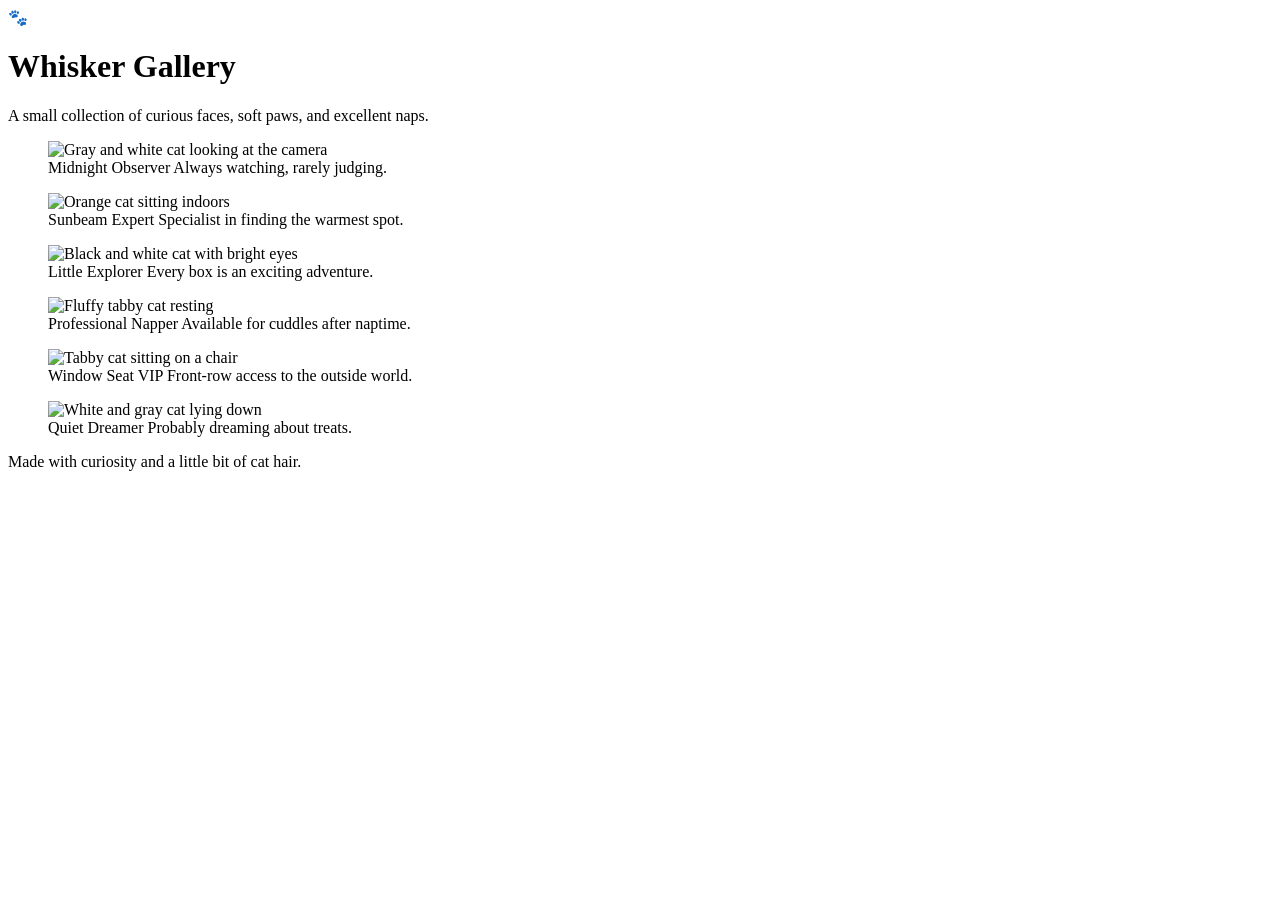
==== frontend/index.html @ e1497faf "Added html page no css" ====
<!DOCTYPE html>
<html lang="en">
<head>
  <meta charset="UTF-8">
  <meta name="viewport" content="width=device-width, initial-scale=1.0">
  <meta name="description" content="A cheerful gallery of cats.">
  <title>Whisker Gallery</title>
</head>
<body>
  <header>
    <span class="paw" aria-hidden="true">🐾</span>
    <h1>Whisker Gallery</h1>
    <p>A small collection of curious faces, soft paws, and excellent naps.</p>
  </header>

  <main>
    <section class="gallery" aria-label="Cat pictures">
      <figure>
        <img src="https://images.unsplash.com/photo-1514888286974-6c03e2ca1dba?auto=format&amp;fit=crop&amp;w=900&amp;q=85" alt="Gray and white cat looking at the camera" loading="lazy">
        <figcaption>Midnight Observer <span>Always watching, rarely judging.</span></figcaption>
      </figure>
      <figure>
        <img src="https://images.unsplash.com/photo-1574158622682-e40e69881006?auto=format&amp;fit=crop&amp;w=900&amp;q=85" alt="Orange cat sitting indoors" loading="lazy">
        <figcaption>Sunbeam Expert <span>Specialist in finding the warmest spot.</span></figcaption>
      </figure>
      <figure>
        <img src="https://images.unsplash.com/photo-1533738363-b7f9aef128ce?auto=format&amp;fit=crop&amp;w=900&amp;q=85" alt="Black and white cat with bright eyes" loading="lazy">
        <figcaption>Little Explorer <span>Every box is an exciting adventure.</span></figcaption>
      </figure>
      <figure>
        <img src="https://images.unsplash.com/photo-1592194996308-7b43878e84a6?auto=format&amp;fit=crop&amp;w=900&amp;q=85" alt="Fluffy tabby cat resting" loading="lazy">
        <figcaption>Professional Napper <span>Available for cuddles after naptime.</span></figcaption>
      </figure>
      <figure>
        <img src="https://images.unsplash.com/photo-1519052537078-e6302a4968d4?auto=format&amp;fit=crop&amp;w=900&amp;q=85" alt="Tabby cat sitting on a chair" loading="lazy">
        <figcaption>Window Seat VIP <span>Front-row access to the outside world.</span></figcaption>
      </figure>
      <figure>
        <img src="https://images.unsplash.com/photo-1561948955-570b270e7c36?auto=format&amp;fit=crop&amp;w=900&amp;q=85" alt="White and gray cat lying down" loading="lazy">
        <figcaption>Quiet Dreamer <span>Probably dreaming about treats.</span></figcaption>
      </figure>
    </section>
  </main>

  <footer>
    Made with curiosity and a little bit of cat hair.
  </footer>
</body>
</html>
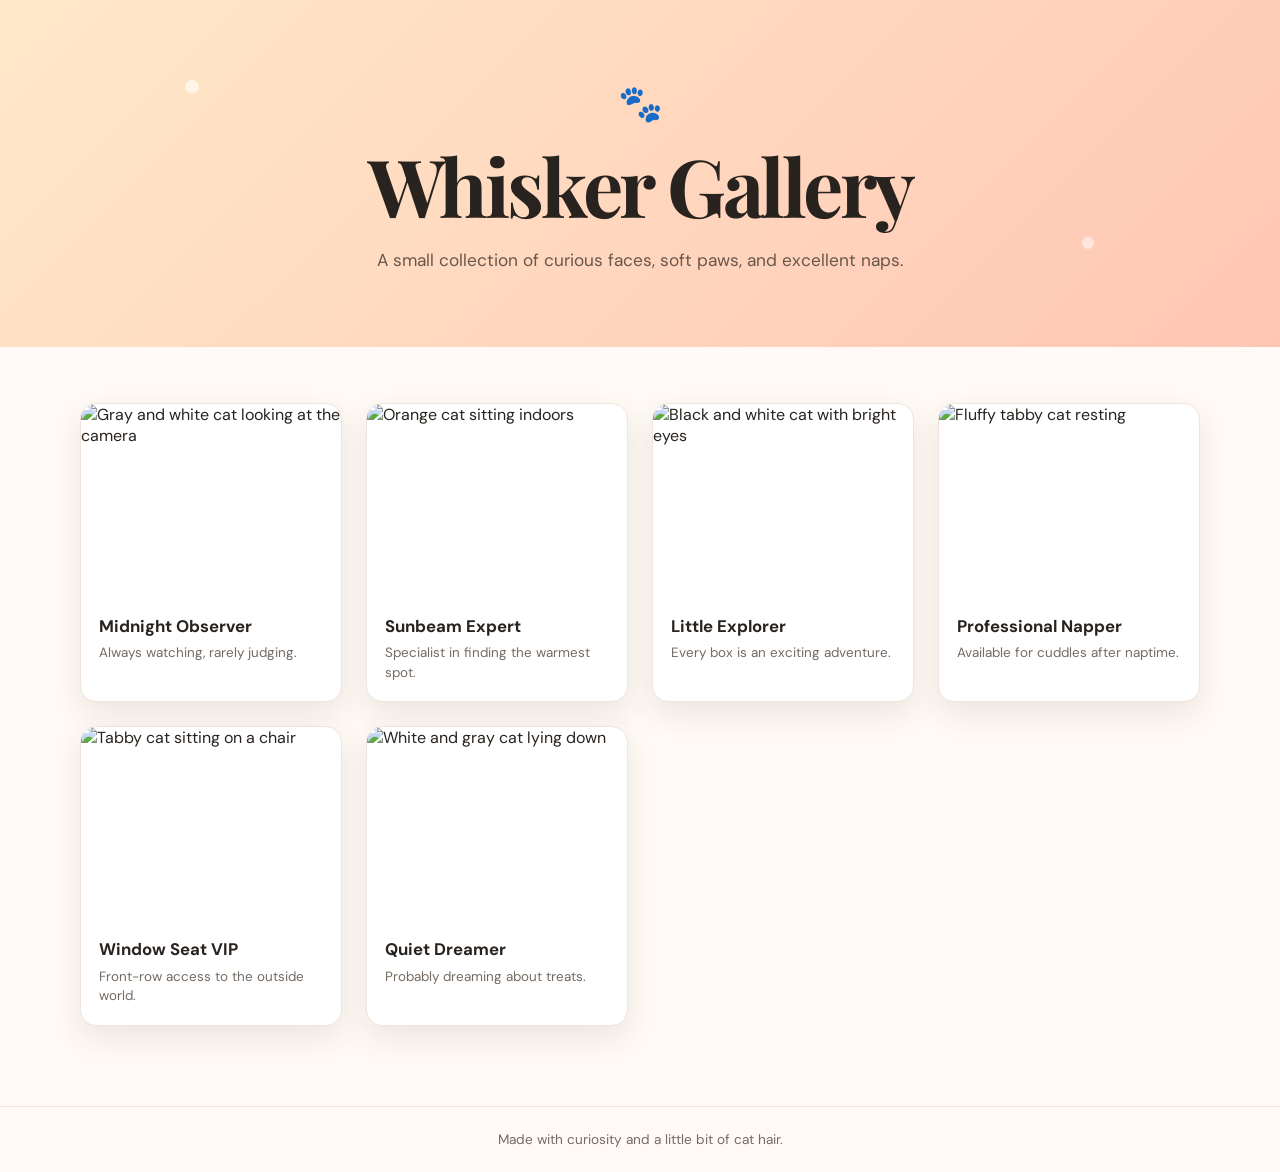
==== commit 7ede24e3: "Added css for better cat presentation" ====
--- a/frontend/index.html
+++ b/frontend/index.html
@@ -5,6 +5,7 @@
   <meta name="viewport" content="width=device-width, initial-scale=1.0">
   <meta name="description" content="A cheerful gallery of cats.">
   <title>Whisker Gallery</title>
+  <link rel="stylesheet" href="styles.css">
 </head>
 <body>
   <header>
--- a/frontend/styles.css
+++ b/frontend/styles.css
@@ -0,0 +1,133 @@
+@import url("https://fonts.googleapis.com/css2?family=DM+Sans:wght@400;500;700&family=Playfair+Display:wght@600;700&display=swap");
+
+:root {
+  --background: #fffaf5;
+  --surface: #ffffff;
+  --text: #28231f;
+  --muted: #746b63;
+  --accent: #e97855;
+  --accent-light: #ffe5d8;
+  --border: #f0e4dc;
+  --shadow: 0 12px 30px rgba(74, 48, 35, 0.1);
+}
+
+* {
+  box-sizing: border-box;
+}
+
+body {
+  min-width: 320px;
+  margin: 0;
+  color: var(--text);
+  background: var(--background);
+  font-family: "DM Sans", Arial, sans-serif;
+}
+
+header {
+  padding: 5rem 1.5rem 4.5rem;
+  text-align: center;
+  background:
+    radial-gradient(circle at 15% 25%, rgba(255, 255, 255, 0.6) 0 0.4rem, transparent 0.45rem),
+    radial-gradient(circle at 85% 70%, rgba(255, 255, 255, 0.5) 0 0.35rem, transparent 0.4rem),
+    linear-gradient(135deg, #ffe9c9, #ffc6b4);
+}
+
+.paw {
+  display: block;
+  margin-bottom: 1rem;
+  font-size: 2.25rem;
+}
+
+h1 {
+  margin: 0;
+  font-family: "Playfair Display", Georgia, serif;
+  font-size: clamp(2.5rem, 7vw, 5rem);
+  line-height: 1.05;
+  letter-spacing: -0.04em;
+}
+
+header p {
+  max-width: 38rem;
+  margin: 1.25rem auto 0;
+  color: #69564c;
+  font-size: 1.08rem;
+  line-height: 1.6;
+}
+
+main {
+  width: min(1120px, calc(100% - 3rem));
+  margin: 0 auto;
+  padding: 3.5rem 0 5rem;
+}
+
+.gallery {
+  display: grid;
+  grid-template-columns: repeat(auto-fit, minmax(230px, 1fr));
+  gap: 1.5rem;
+}
+
+figure {
+  margin: 0;
+  overflow: hidden;
+  background: var(--surface);
+  border: 1px solid var(--border);
+  border-radius: 1rem;
+  box-shadow: var(--shadow);
+  transition: transform 180ms ease, box-shadow 180ms ease;
+}
+
+figure:hover {
+  transform: translateY(-0.4rem);
+  box-shadow: 0 18px 38px rgba(74, 48, 35, 0.16);
+}
+
+img {
+  display: block;
+  width: 100%;
+  aspect-ratio: 4 / 3;
+  object-fit: cover;
+}
+
+figcaption {
+  padding: 1rem 1.1rem 1.2rem;
+  font-size: 1.05rem;
+  font-weight: 700;
+}
+
+figcaption span {
+  display: block;
+  margin-top: 0.4rem;
+  color: var(--muted);
+  font-size: 0.84rem;
+  font-weight: 400;
+  line-height: 1.45;
+}
+
+footer {
+  padding: 1.5rem;
+  color: var(--muted);
+  border-top: 1px solid var(--border);
+  text-align: center;
+  font-size: 0.85rem;
+}
+
+@media (max-width: 600px) {
+  header {
+    padding: 3.5rem 1.25rem;
+  }
+
+  main {
+    width: min(100% - 2rem, 1120px);
+    padding-top: 2rem;
+  }
+
+  .gallery {
+    grid-template-columns: 1fr;
+  }
+}
+
+@media (prefers-reduced-motion: reduce) {
+  figure {
+    transition: none;
+  }
+}
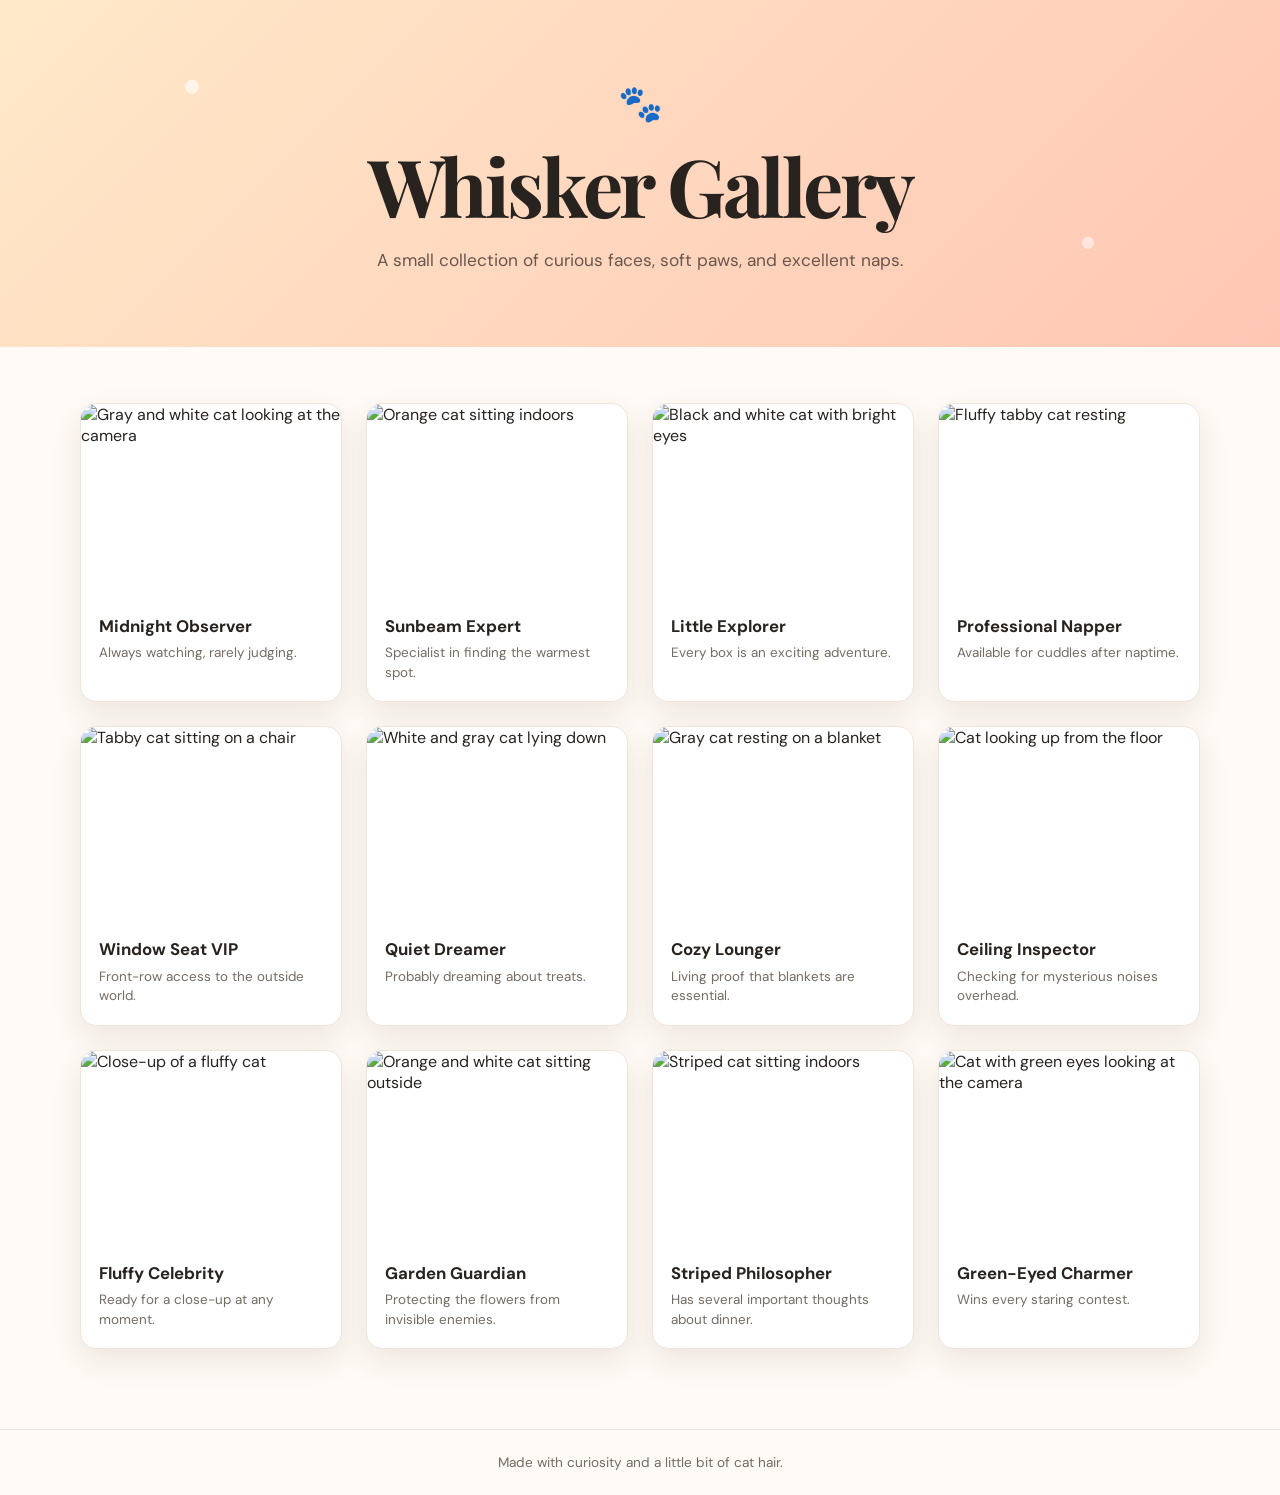
==== commit 0d8cb5cd: "Added more kitty cats" ====
--- a/frontend/index.html
+++ b/frontend/index.html
@@ -40,6 +40,30 @@
         <img src="https://images.unsplash.com/photo-1561948955-570b270e7c36?auto=format&amp;fit=crop&amp;w=900&amp;q=85" alt="White and gray cat lying down" loading="lazy">
         <figcaption>Quiet Dreamer <span>Probably dreaming about treats.</span></figcaption>
       </figure>
+      <figure>
+        <img src="https://images.unsplash.com/photo-1495360010541-f48722b34f7d?auto=format&amp;fit=crop&amp;w=900&amp;q=85" alt="Gray cat resting on a blanket" loading="lazy">
+        <figcaption>Cozy Lounger <span>Living proof that blankets are essential.</span></figcaption>
+      </figure>
+      <figure>
+        <img src="https://images.unsplash.com/photo-1513245543132-31f507417b26?auto=format&amp;fit=crop&amp;w=900&amp;q=85" alt="Cat looking up from the floor" loading="lazy">
+        <figcaption>Ceiling Inspector <span>Checking for mysterious noises overhead.</span></figcaption>
+      </figure>
+      <figure>
+        <img src="https://images.unsplash.com/photo-1494256997604-768d1f608cac?auto=format&amp;fit=crop&amp;w=900&amp;q=85" alt="Close-up of a fluffy cat" loading="lazy">
+        <figcaption>Fluffy Celebrity <span>Ready for a close-up at any moment.</span></figcaption>
+      </figure>
+      <figure>
+        <img src="https://images.unsplash.com/photo-1518791841217-8f162f1e1131?auto=format&amp;fit=crop&amp;w=900&amp;q=85" alt="Orange and white cat sitting outside" loading="lazy">
+        <figcaption>Garden Guardian <span>Protecting the flowers from invisible enemies.</span></figcaption>
+      </figure>
+      <figure>
+        <img src="https://images.unsplash.com/photo-1573865526739-10659fec78a5?auto=format&amp;fit=crop&amp;w=900&amp;q=85" alt="Striped cat sitting indoors" loading="lazy">
+        <figcaption>Striped Philosopher <span>Has several important thoughts about dinner.</span></figcaption>
+      </figure>
+      <figure>
+        <img src="https://images.unsplash.com/photo-1543852786-1cf6624b9987?auto=format&amp;fit=crop&amp;w=900&amp;q=85" alt="Cat with green eyes looking at the camera" loading="lazy">
+        <figcaption>Green-Eyed Charmer <span>Wins every staring contest.</span></figcaption>
+      </figure>
     </section>
   </main>
 
